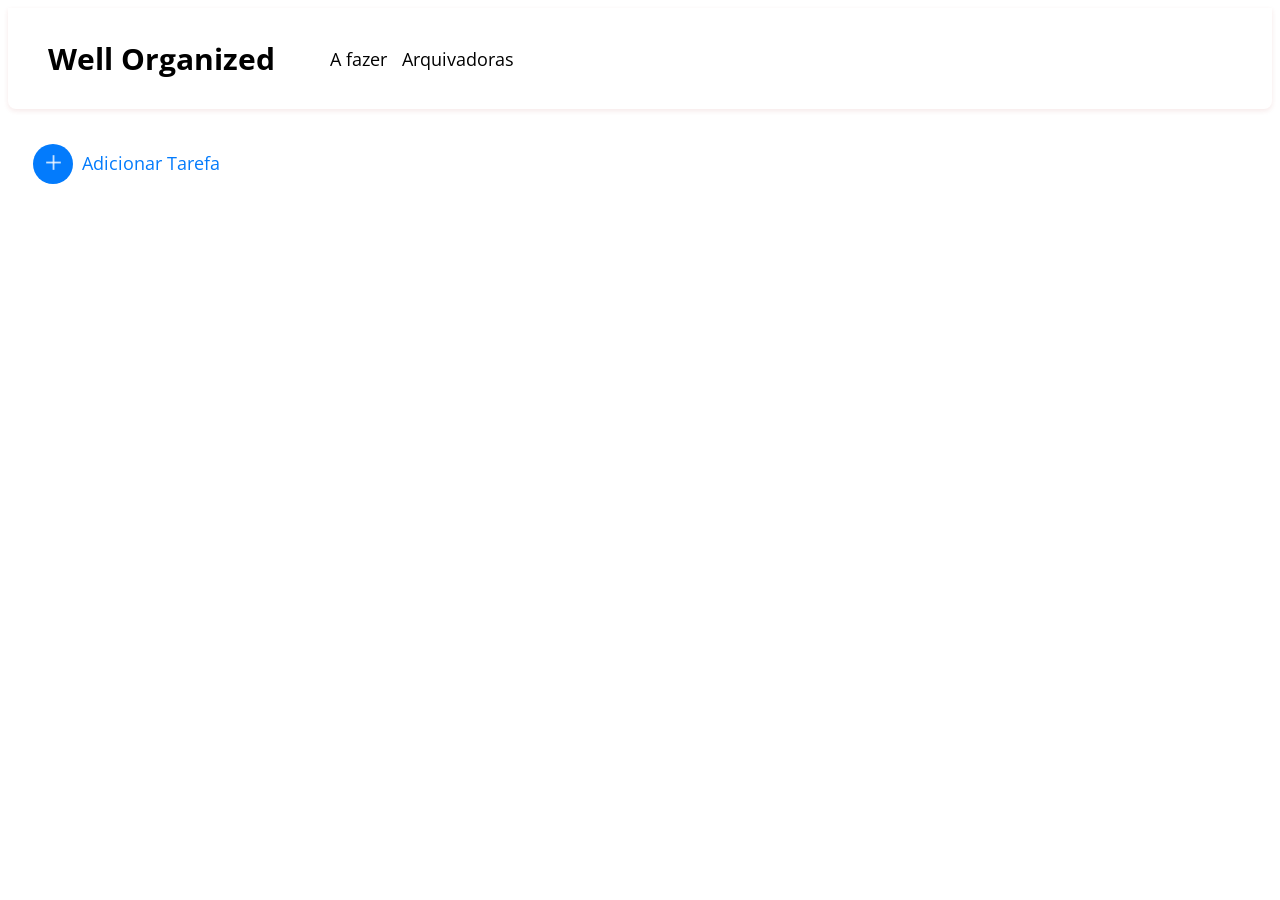
==== paginaInicial.html @ f9a1129f "html" ====
<!DOCTYPE html>
<html lang="pt-br">

<head>
    <meta charset="UTF-8">
    <meta name="viewport" content="width=device-width, initial-scale=1.0">
    <link rel="stylesheet" type="text/css" href="Public/css/style.css">
    <title>Well Organized</title>
</head>

<body>
    <section class="containerPrincipal">
        <!-- Menu -->
        <header>
            <nav>
                <ul class="titulo">
                    <li> Well Organized</li>
                </ul>
                <ul class="links">
                    <li>A fazer</li>

                    <li>Arquivadoras</li>
                </ul>
            </nav>
        </header>
        <!-- Fim do Menu -->
        <article>
            <div class="botao">
                <button class="addTarefa" id="addTarefa">
                    <img src="Public/assets/plus.png" alt="Imagem de adicionar">
                </button>
                <span>Adicionar Tarefa</span>
            </div>

        </article>
    </section>
</body>

</html>
---- Public/css/style.css ----
@import url('https://fonts.googleapis.com/css2?family=Open+Sans&display=swap');


header {
    background-color: #fff;
    box-shadow: 0 2px 5px rgba(165, 35, 35, 0.1);
    display: flex;
    justify-content: space-between;
    align-items: center;
    border-bottom-left-radius: 8px;
    border-bottom-right-radius: 8px;
    font-family: 'Open Sans', sans-serif;
}

nav {
    display: flex;
    align-items: center;

}

header nav .titulo {
    font-size: 30px;
    font-weight: bold;
}

header nav .links {
    font-size: 18px;
}

ul {
    list-style: none;
    display: flex;
}

li {
    margin-right: 15px;
}


article {
    margin-top: 35px;
}

.botao {
    margin-left: 25px;
}


article .botao .addTarefa {
    background-color: #037bfc;
    border-radius: 50%; /* Utilizando 50% para criar uma borda circular */
    width: 40px;
    height: 40px; /* Ajustei a altura para manter uma proporção mais adequada */
    border: none;
    justify-content: center;
    align-items: center;
}


article .botao .addTarefa img {
    height: 15px;
}

.botao span {
    font-family: 'Open Sans', sans-serif;
    color: #037bfc;
    font-size: 18px;
    margin-left:5px;
}
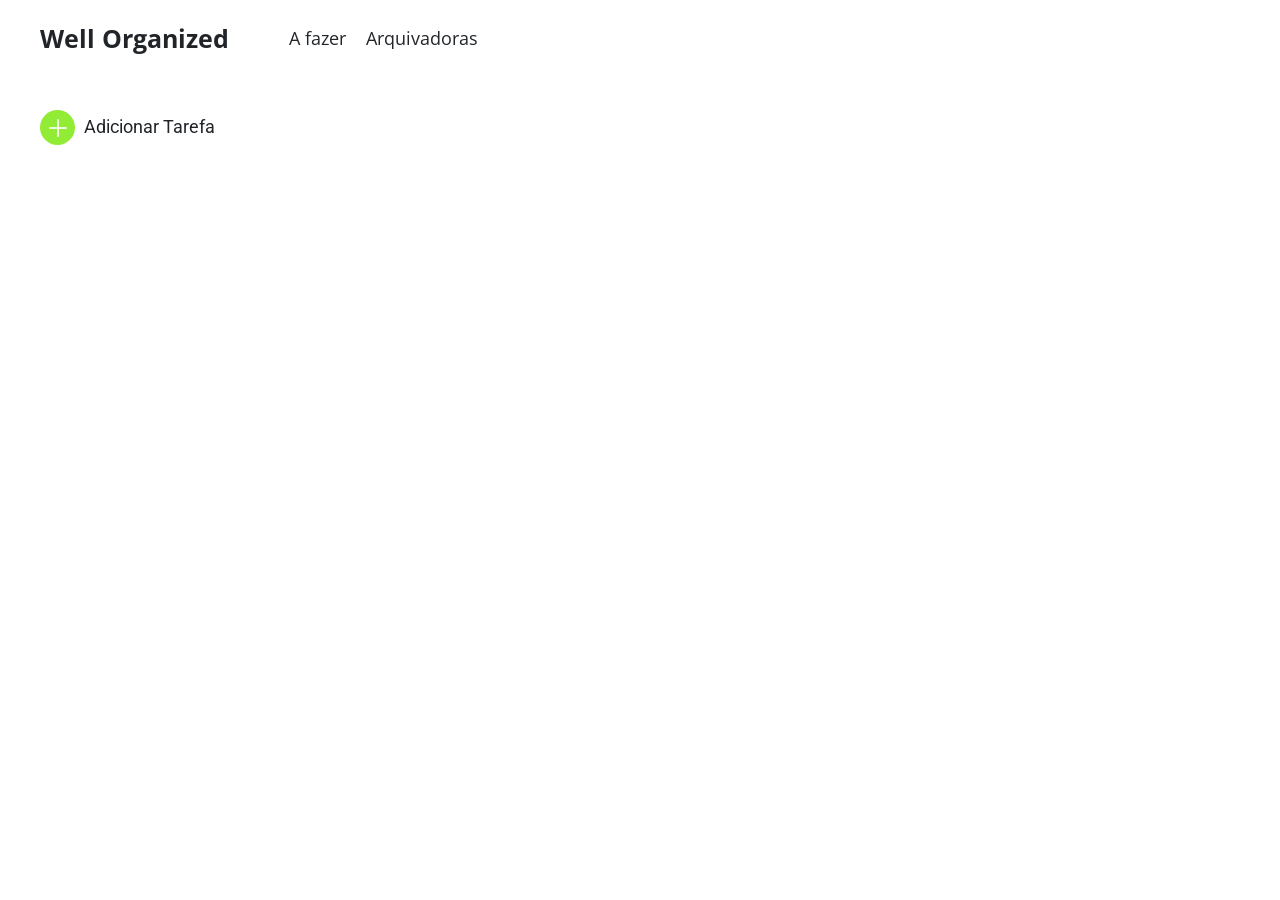
==== commit 4569ea01: "adicionando o formulario html e algumas funções de inicio" ====
--- a/paginaInicial.html
+++ b/paginaInicial.html
@@ -5,6 +5,8 @@
     <meta charset="UTF-8">
     <meta name="viewport" content="width=device-width, initial-scale=1.0">
     <link rel="stylesheet" type="text/css" href="Public/css/style.css">
+    <link rel="stylesheet" href="https://cdn.jsdelivr.net/npm/bootstrap@4.3.1/dist/css/bootstrap.min.css"
+        integrity="sha384-ggOyR0iXCbMQv3Xipma34MD+dH/1fQ784/j6cY/iJTQUOhcWr7x9JvoRxT2MZw1T" crossorigin="anonymous">
     <title>Well Organized</title>
 </head>
 
@@ -18,7 +20,6 @@
                 </ul>
                 <ul class="links">
                     <li>A fazer</li>
-
                     <li>Arquivadoras</li>
                 </ul>
             </nav>
@@ -31,9 +32,45 @@
                 </button>
                 <span>Adicionar Tarefa</span>
             </div>
+            <div class="formulario" id="formulario">
+                <div class="modalCabecalho">
+                    <img src="Public/assets/check.png" alt="Task">
+                    <button type="button" class="fechar" id="fechar">X</button>
+
+                </div>
+                <h1>Adicione sua tarefa</h1>
+                <form method="post">
+                    <div class="form-group">
+                        <label for="titulo">Nome da Tarefa:</label>
+                        <input type="text" id="titulo" class="form-control titulo"
+                            placeholder="Digite aqui o nome da tarefa &#128522;">
+                    </div>
+                    <div class="form-group">
+                        <label for="descricao">Descrição: </label>
+                        <textarea class="form-control" id="descricao" rows="3"
+                            placeholder="A vida é cheia de tarefas dirárias  que se não organizamos acabamos perdendo o prazo para realiza-las. Detalhe aqui as tarefas que você deve fazer  &#x1F4DD;"></textarea>
+                    </div>
+                    <div class="botoesCores">
+                        <label for="cor">Cor:</label>
+                        <button class="verde " id="verde"></button>
+                        <button class="rosa" id="rosa"></button>
+                        <button class="azul" id="azul"></button>
+                        <button class="laranja" id="laranja"></button>
+                        <button class="amarelo" id="amerelo"></button>
+                        <button class="roxo" id="roxo"></button>
+                    </div>
+                    <div class="divBotaoEnviar">
+                        <button type="submit" class="botaoEnviar">Add tarefa</button>
+
+                    </div>
+                </form>
+            </div>
 
         </article>
     </section>
+
+    <!-- Importando o arquivo js -->
+    <script src="Public/js/js.js"></script>
 </body>
 
 </html>
--- a/Public/css/style.css
+++ b/Public/css/style.css
@@ -1,69 +1,152 @@
 @import url('https://fonts.googleapis.com/css2?family=Open+Sans&display=swap');
+@import url('https://fonts.googleapis.com/css2?family=Montserrat:wght@400;500&family=Open+Sans:wght@600&family=Roboto:wght@400;500&display=swap');
 
 
 header {
+    display: flex;
+    width: auto;
+    height: 70px;
+    font-family: 'Open Sans', sans-serif;
+    justify-content: space-between;
     background-color: #fff;
-    box-shadow: 0 2px 5px rgba(165, 35, 35, 0.1);
-    display: flex;
-    justify-content: space-between;
-    align-items: center;
-    border-bottom-left-radius: 8px;
-    border-bottom-right-radius: 8px;
-    font-family: 'Open Sans', sans-serif;
 }
 
-nav {
-    display: flex;
-    align-items: center;
-
+header nav li {
+    margin-right: 20px;
+    list-style: none;
 }
 
 header nav .titulo {
-    font-size: 30px;
+    font-size: 25px;
     font-weight: bold;
+    margin-top: 20px;
 }
 
 header nav .links {
     font-size: 18px;
+    margin-top: 25px;
 }
 
-ul {
-    list-style: none;
+header nav {
     display: flex;
 }
 
-li {
-    margin-right: 15px;
+header nav ul {
+    display: flex;
 }
 
-
 article {
-    margin-top: 35px;
-}
-
-.botao {
-    margin-left: 25px;
+    width: auto;
+    margin-top: 40px;
+    margin-left: 40px;
 }
 
 
 article .botao .addTarefa {
-    background-color: #037bfc;
-    border-radius: 50%; /* Utilizando 50% para criar uma borda circular */
-    width: 40px;
-    height: 40px; /* Ajustei a altura para manter uma proporção mais adequada */
+    background-color: #92eb34;
     border: none;
+    border-radius: 24px;
+    width: 35px;
+    height: 35px;
+}
+
+article .botao img {
+    height: 18px;
+}
+
+article .botao span {
+    font-size: 18px;
+    margin-left: 5px;
+}
+
+article .formulario {
+    display: none;
+    position: fixed;
+    top: 50%;
+    left: 50%;
+    transform: translate(-50%, -50%);
+    width: 640px;
+    box-shadow: 0 10px 20px rgba(0, 0, 0, 0.2);
+    border-radius: 8px;
+    padding: 30px;
+    height: 540px;
+    background-color: #fff;
+    font-family: 'Open Sans', sans-serif;
+}
+
+article .formulario .modalCabecalho {
+    display: flex;
+    justify-content: flex-end;
+    align-items: flex-end;
+}
+
+article .formulario .modalCabecalho img {
+    position: absolute;
+    top: 25px;
+    left: 30px;
+    height: 65px;
+}
+
+article .formulario .modalCabecalho .fechar {
+    border: none;
+    background-color: transparent;
+    font-weight: bold;
+    color: #92eb34;
+    font-size: 24px;
+}
+
+article .formulario h1 {
+    font-size: 28px;
+    padding-top: 35px;
+    padding-bottom: 25px;
+}
+
+
+
+article .formulario .botoesCores button {
+    height: 15px;
+    width: 18px;
+    border: 1px solid #4c4a4d;
+    border-radius: 2px;
+    margin-left: 5px;
+}
+
+article .formulario .botoesCores .verde {
+    background-color: #92eb34;
+}
+
+article .formulario .botoesCores .rosa {
+    background-color: #f79fbe;
+}
+
+article .formulario .botoesCores .azul {
+    background-color: #84b6f4;
+}
+
+article .formulario .botoesCores .laranja {
+    background-color: #ff742e;
+}
+
+article .formulario .botoesCores .amarelo {
+    background-color: #ffd724;
+}
+
+article .formulario .botoesCores .roxo {
+    background-color: #d375ff;
+}
+
+article .formulario .divBotaoEnviar {
+    display: flex;
     justify-content: center;
     align-items: center;
 }
 
-
-article .botao .addTarefa img {
-    height: 15px;
-}
-
-.botao span {
-    font-family: 'Open Sans', sans-serif;
-    color: #037bfc;
-    font-size: 18px;
-    margin-left:5px;
+article .formulario .botaoEnviar {
+    background-color: #92eb34;
+    border: 1px solid transparent;
+    padding: 0.375rem 0.75rem;
+    font-size: 1rem;
+    line-height: 1.5;
+    border-radius: 0.25rem;
+    color: white;
 }
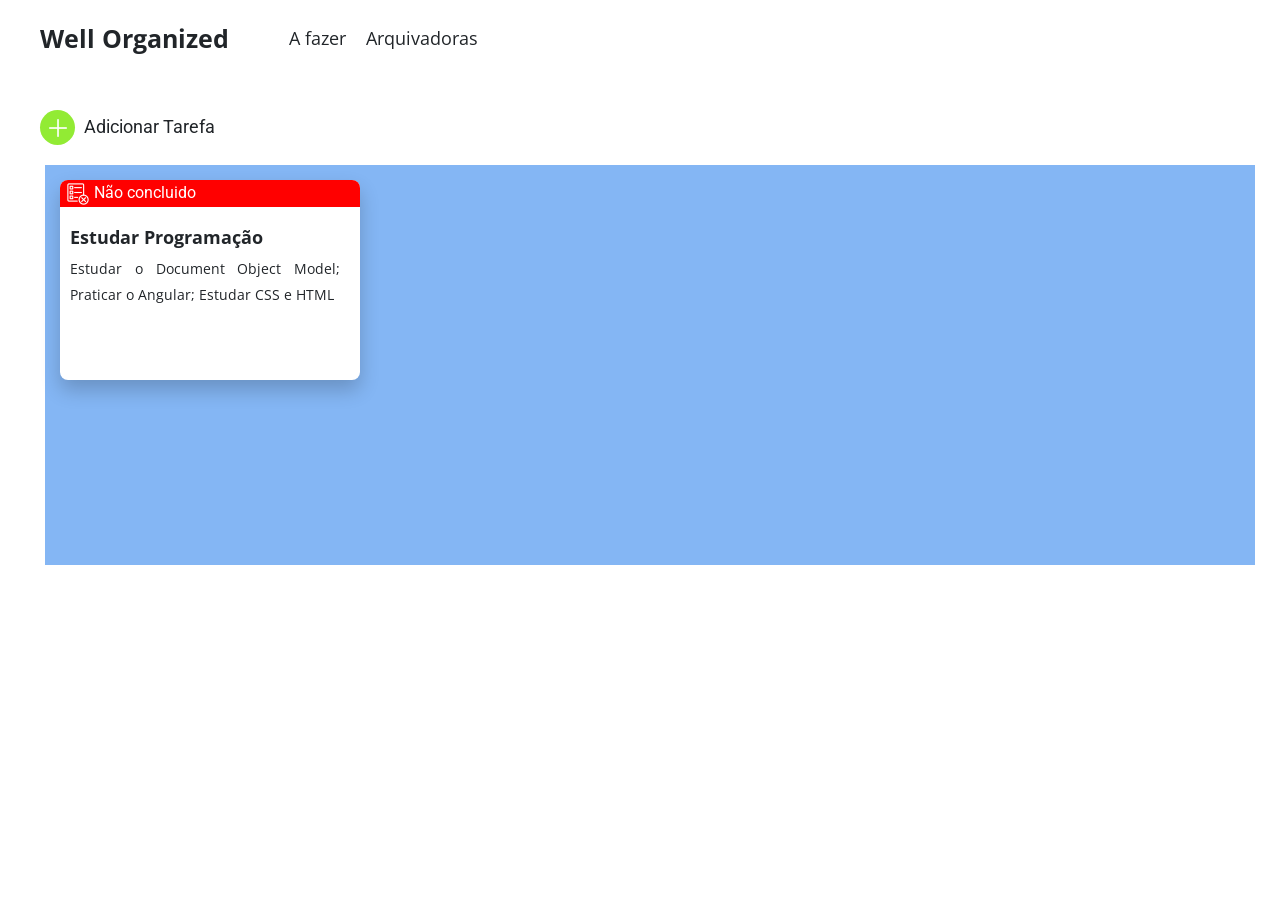
==== commit ca1c9488: "criando o card Em primeiro momento estará estático para ver como ele ficará quando for dinâmico" ====
--- a/paginaInicial.html
+++ b/paginaInicial.html
@@ -11,64 +11,84 @@
 </head>
 
 <body>
-    <section class="containerPrincipal">
-        <!-- Menu -->
-        <header>
-            <nav>
-                <ul class="titulo">
-                    <li> Well Organized</li>
-                </ul>
-                <ul class="links">
-                    <li>A fazer</li>
-                    <li>Arquivadoras</li>
-                </ul>
-            </nav>
-        </header>
-        <!-- Fim do Menu -->
-        <article>
-            <div class="botao">
-                <button class="addTarefa" id="addTarefa">
-                    <img src="Public/assets/plus.png" alt="Imagem de adicionar">
-                </button>
-                <span>Adicionar Tarefa</span>
-            </div>
-            <div class="formulario" id="formulario">
-                <div class="modalCabecalho">
-                    <img src="Public/assets/check.png" alt="Task">
-                    <button type="button" class="fechar" id="fechar">X</button>
+    <!-- Menu -->
+    <header>
+        <nav>
+            <ul class="titulo">
+                <li> Well Organized</li>
+            </ul>
+            <ul class="links">
+                <li>A fazer</li>
+                <li>Arquivadoras</li>
+            </ul>
+        </nav>
+    </header>
+    <!-- Fim do Menu -->
 
-                </div>
+    <article>
+        <div class="botao">
+            <button class="addTarefa" id="addTarefa">
+                <img src="Public/assets/plus.png" alt="Imagem de adicionar">
+            </button>
+            <span>Adicionar Tarefa</span>
+        </div>
+        <div class="formulario" id="formulario">
+            <div class="modalCabecalho">
                 <h1>Adicione sua tarefa</h1>
-                <form method="post">
-                    <div class="form-group">
-                        <label for="titulo">Nome da Tarefa:</label>
-                        <input type="text" id="titulo" class="form-control titulo"
-                            placeholder="Digite aqui o nome da tarefa &#128522;">
-                    </div>
-                    <div class="form-group">
-                        <label for="descricao">Descrição: </label>
-                        <textarea class="form-control" id="descricao" rows="3"
-                            placeholder="A vida é cheia de tarefas dirárias  que se não organizamos acabamos perdendo o prazo para realiza-las. Detalhe aqui as tarefas que você deve fazer  &#x1F4DD;"></textarea>
-                    </div>
-                    <div class="botoesCores">
-                        <label for="cor">Cor:</label>
-                        <button class="verde " id="verde"></button>
-                        <button class="rosa" id="rosa"></button>
-                        <button class="azul" id="azul"></button>
-                        <button class="laranja" id="laranja"></button>
-                        <button class="amarelo" id="amerelo"></button>
-                        <button class="roxo" id="roxo"></button>
-                    </div>
-                    <div class="divBotaoEnviar">
-                        <button type="submit" class="botaoEnviar">Add tarefa</button>
-
-                    </div>
-                </form>
+                <button type="button" class="fechar" id="fechar">X</button>
             </div>
 
-        </article>
-    </section>
-
+            <form method="post">
+                <div class="form-group">
+                    <label for="titulo">Nome da Tarefa:</label>
+                    <input type="text" id="titulo" class=" margem form-control titulo"
+                        placeholder="Digite aqui o nome da tarefa &#128522;">
+                </div>
+                <div class="form-group">
+                    <label for="descricao">Descrição: </label>
+                    <textarea class=" margem form-control" id="descricao" rows="3"
+                        placeholder="A vida é cheia de tarefas dirárias  que se não organizamos acabamos perdendo o prazo para realiza-las. Detalhe aqui as tarefas que você deve fazer  &#x1F4DD;"></textarea>
+                </div>
+                <div class="botoesCores">
+                    <label for="cor" class="margem">Cor:</label>
+                    <button class="verde " id="verde"></button>
+                    <button class="rosa" id="rosa"></button>
+                    <button class="azul" id="azul"></button>
+                    <button class="laranja" id="laranja"></button>
+                    <button class="amarelo" id="amerelo"></button>
+                    <button class="roxo" id="roxo"></button>
+                </div>
+                <div class="divBotaoEnviar">
+                    <button type="submit" class="botaoEnviar">Add tarefa</button>
+                </div>
+            </form>
+        </div>
+        <div id="overlay" class="overlay"></div>
+        <div class="containerCards">
+            <div class="card1">
+                <div class="cabecalho">
+                    <button class="naoConcluido" id="naoConcluido">
+                        <img src="Public/assets/naoConcluido.png" alt="Icone não concluido">
+                        <span>Não concluido</span>
+                    </button>
+                </div>
+                <div class="corpo">
+                    <div class="tituloCard">
+                        <h1>Estudar Programação</h1>
+                    </div>
+                    <div class="paragrafo">
+                        <p>Estudar o Document Object Model;
+                            Praticar o Angular;
+                            Estudar CSS e HTML
+                        </p>
+                    </div>
+                </div>
+                <div class="rodape">
+                    
+                </div>
+            </div>
+        </div>
+    </article>
     <!-- Importando o arquivo js -->
     <script src="Public/js/js.js"></script>
 </body>
--- a/Public/css/style.css
+++ b/Public/css/style.css
@@ -40,7 +40,6 @@
     margin-top: 40px;
     margin-left: 40px;
 }
-
 
 article .botao .addTarefa {
     background-color: #92eb34;
@@ -72,19 +71,19 @@
     height: 540px;
     background-color: #fff;
     font-family: 'Open Sans', sans-serif;
+    z-index: 1;
 }
 
 article .formulario .modalCabecalho {
     display: flex;
-    justify-content: flex-end;
-    align-items: flex-end;
-}
-
-article .formulario .modalCabecalho img {
-    position: absolute;
-    top: 25px;
-    left: 30px;
-    height: 65px;
+    justify-content: space-between;
+    align-items: first baseline;
+}
+
+article .formulario .modalCabecalho h1 {
+    font-size: 28px;
+    padding-top: 35px;
+    padding-bottom: 25px;
 }
 
 article .formulario .modalCabecalho .fechar {
@@ -95,13 +94,9 @@
     font-size: 24px;
 }
 
-article .formulario h1 {
-    font-size: 28px;
-    padding-top: 35px;
-    padding-bottom: 25px;
-}
-
-
+article .formulario .margem {
+    margin-top: 10px;
+}
 
 article .formulario .botoesCores button {
     height: 15px;
@@ -149,4 +144,75 @@
     line-height: 1.5;
     border-radius: 0.25rem;
     color: white;
+}
+
+article .overlay {
+    display: none;
+    position: fixed;
+    top: 0;
+    left: 0;
+    width: 100%;
+    height: 100%;
+    background-color: rgba(0, 0, 0, 0.5);
+    z-index: 0;
+}
+
+article .containerCards {
+    display: flex;
+    flex-wrap: wrap;
+    justify-content: space-between;
+    width: auto;
+    background-color: #84b6f4;
+    margin-top: 20px;
+    margin-right: 25px;
+    margin-left: 5px;
+    height: 400px;
+    padding: 15px;
+}
+
+article .containerCards .card1 {
+    width: 300px;
+    height: 200px;
+    background-color: white;
+    border-radius: 8px;
+    box-shadow: 0 10px 20px rgba(0, 0, 0, 0.2);
+}
+
+
+article .containerCards .card1 .cabecalho {
+    width: 100%;
+    background-color: red;
+    border-top-left-radius: 8px;
+    border-top-right-radius: 8px;
+}
+
+article .containerCards .card1 .cabecalho button {
+    border: none;
+    background-color: transparent;
+    color: white;
+
+}
+
+article .containerCards .card1 .corpo .tituloCard h1 {
+    font-size: 18px;
+    padding-top: 20px;
+    padding-left: 10px;
+    text-align: justify;
+    font-family: 'Open Sans', sans-serif;
+    font-weight: bold;
+    box-sizing: border-box;
+
+}
+
+article .containerCards .card1 .corpo .paragrafo {
+    font-family: 'Open Sans', sans-serif;
+    font-size: 14px;
+    text-align: justify;
+    line-height: 1.8;
+    padding-left: 10px;
+    padding-right: 20px;
+}
+
+article .containerCards .card1 .rodape{
+     margin-bottom: 0px;
 }
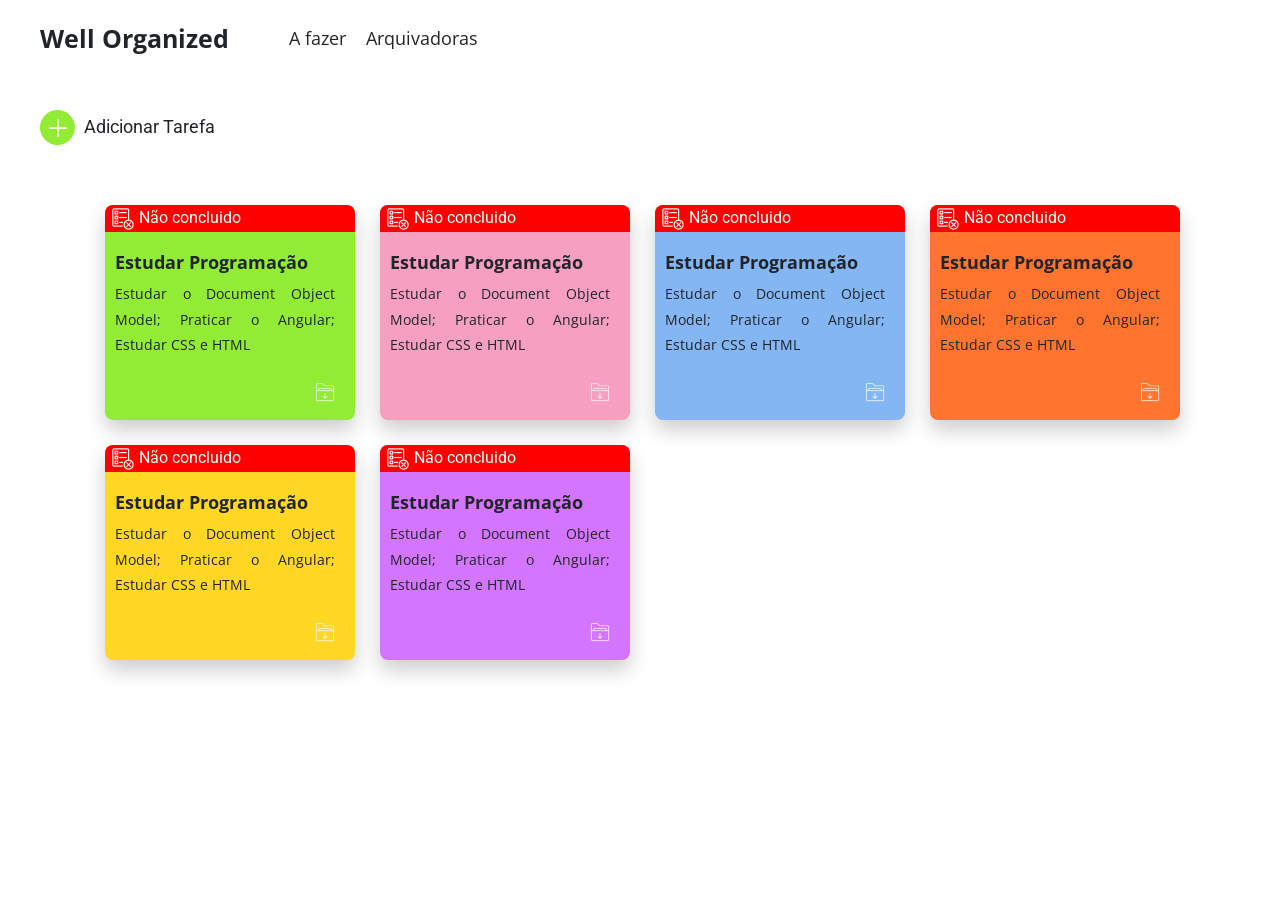
==== commit d9139735: "adicionando cards estáticos" ====
--- a/paginaInicial.html
+++ b/paginaInicial.html
@@ -63,30 +63,156 @@
                 </div>
             </form>
         </div>
-        <div id="overlay" class="overlay"></div>
+
         <div class="containerCards">
-            <div class="card1">
-                <div class="cabecalho">
-                    <button class="naoConcluido" id="naoConcluido">
-                        <img src="Public/assets/naoConcluido.png" alt="Icone não concluido">
-                        <span>Não concluido</span>
-                    </button>
-                </div>
-                <div class="corpo">
-                    <div class="tituloCard">
-                        <h1>Estudar Programação</h1>
-                    </div>
-                    <div class="paragrafo">
-                        <p>Estudar o Document Object Model;
-                            Praticar o Angular;
-                            Estudar CSS e HTML
-                        </p>
-                    </div>
-                </div>
-                <div class="rodape">
-                    
-                </div>
-            </div>
+            <div class="verde card1">
+                <div class="cabecalho">
+                    <button class="naoConcluido" id="naoConcluido">
+                        <img src="Public/assets/naoConcluido.png" alt="Icone não concluido">
+                        <span>Não concluido</span>
+                    </button>
+                </div>
+                <div class="corpo">
+                    <div class="tituloCard">
+                        <h1>Estudar Programação</h1>
+                    </div>
+                    <div class="paragrafo">
+                        <p>Estudar o Document Object Model;
+                            Praticar o Angular;
+                            Estudar CSS e HTML
+                        </p>
+                    </div>
+                </div>
+                <div class="rodape">
+                    <img src="Public/assets/arquivado.png" alt="Arquivado">
+                </div>
+            </div>
+
+            <!-- Card 2 -->
+            <div class="rosa card1">
+                <div class="cabecalho">
+                    <button class="naoConcluido" id="naoConcluido">
+                        <img src="Public/assets/naoConcluido.png" alt="Icone não concluido">
+                        <span>Não concluido</span>
+                    </button>
+                </div>
+                <div class="corpo">
+                    <div class="tituloCard">
+                        <h1>Estudar Programação</h1>
+                    </div>
+                    <div class="paragrafo">
+                        <p>Estudar o Document Object Model;
+                            Praticar o Angular;
+                            Estudar CSS e HTML
+                        </p>
+                    </div>
+                </div>
+                <div class="rodape">
+                    <img src="Public/assets/arquivado.png" alt="Arquivado">
+                </div>
+            </div>
+
+            <!-- Card 3 -->
+            <div class="azul card1">
+                <div class="cabecalho">
+                    <button class="naoConcluido" id="naoConcluido">
+                        <img src="Public/assets/naoConcluido.png" alt="Icone não concluido">
+                        <span>Não concluido</span>
+                    </button>
+                </div>
+                <div class="corpo">
+                    <div class="tituloCard">
+                        <h1>Estudar Programação</h1>
+                    </div>
+                    <div class="paragrafo">
+                        <p>Estudar o Document Object Model;
+                            Praticar o Angular;
+                            Estudar CSS e HTML
+                        </p>
+                    </div>
+                </div>
+                <div class="rodape">
+                    <img src="Public/assets/arquivado.png" alt="Arquivado">
+                </div>
+            </div>
+
+
+            <!-- Card 4 -->
+            <div class="laranja card1">
+                <div class="cabecalho">
+                    <button class="naoConcluido" id="naoConcluido">
+                        <img src="Public/assets/naoConcluido.png" alt="Icone não concluido">
+                        <span>Não concluido</span>
+                    </button>
+                </div>
+                <div class="corpo">
+                    <div class="tituloCard">
+                        <h1>Estudar Programação</h1>
+                    </div>
+                    <div class="paragrafo">
+                        <p>Estudar o Document Object Model;
+                            Praticar o Angular;
+                            Estudar CSS e HTML
+                        </p>
+                    </div>
+                </div>
+                <div class="rodape">
+                    <img src="Public/assets/arquivado.png" alt="Arquivado">
+                </div>
+            </div>
+
+            <!-- Card 5 -->
+            <div class="amarelo card1">
+                <div class="cabecalho">
+                    <button class="naoConcluido" id="naoConcluido">
+                        <img src="Public/assets/naoConcluido.png" alt="Icone não concluido">
+                        <span>Não concluido</span>
+                    </button>
+                </div>
+                <div class="corpo">
+                    <div class="tituloCard">
+                        <h1>Estudar Programação</h1>
+                    </div>
+                    <div class="paragrafo">
+                        <p>Estudar o Document Object Model;
+                            Praticar o Angular;
+                            Estudar CSS e HTML
+                        </p>
+                    </div>
+                </div>
+                <div class="rodape">
+                    <img src="Public/assets/arquivado.png" alt="Arquivado">
+                </div>
+            </div>
+
+            <!-- Card 6 -->
+            <div class="roxo card1">
+                <div class="cabecalho">
+                    <button class="naoConcluido" id="naoConcluido">
+                        <img src="Public/assets/naoConcluido.png" alt="Icone não concluido">
+                        <span>Não concluido</span>
+                    </button>
+                </div>
+                <div class="corpo">
+                    <div class="tituloCard">
+                        <h1>Estudar Programação</h1>
+                    </div>
+                    <div class="paragrafo">
+                        <p>Estudar o Document Object Model;
+                            Praticar o Angular;
+                            Estudar CSS e HTML
+                        </p>
+                    </div>
+                </div>
+                <div class="rodape">
+                    <img src="Public/assets/arquivado.png" alt="Arquivado">
+                </div>
+            </div>
+
+
+
+
+            <div id="overlay" class="overlay"></div>
         </div>
     </article>
     <!-- Importando o arquivo js -->
--- a/Public/css/style.css
+++ b/Public/css/style.css
@@ -106,27 +106,28 @@
     margin-left: 5px;
 }
 
-article .formulario .botoesCores .verde {
+/* article .formulario .botoesCores .*/
+.verde {
     background-color: #92eb34;
 }
 
-article .formulario .botoesCores .rosa {
+.rosa {
     background-color: #f79fbe;
 }
 
-article .formulario .botoesCores .azul {
+.azul {
     background-color: #84b6f4;
 }
 
-article .formulario .botoesCores .laranja {
+.laranja {
     background-color: #ff742e;
 }
 
-article .formulario .botoesCores .amarelo {
+.amarelo {
     background-color: #ffd724;
 }
 
-article .formulario .botoesCores .roxo {
+.roxo {
     background-color: #d375ff;
 }
 
@@ -158,22 +159,21 @@
 }
 
 article .containerCards {
+    /* As 3 linhas de codigo seguintes fazem com que a medida com que os elementos vão sendo adicionados eles vão para a linha de baixo */
     display: flex;
     flex-wrap: wrap;
-    justify-content: space-between;
-    width: auto;
-    background-color: #84b6f4;
+    justify-content: flex-start;
     margin-top: 20px;
+    margin-left: 50px;
+    padding: 15px;
+}
+
+article .containerCards .card1 {
+    margin-top: 25px;
     margin-right: 25px;
-    margin-left: 5px;
-    height: 400px;
-    padding: 15px;
-}
-
-article .containerCards .card1 {
-    width: 300px;
-    height: 200px;
-    background-color: white;
+
+    width: 250px;
+    height: 215px;
     border-radius: 8px;
     box-shadow: 0 10px 20px rgba(0, 0, 0, 0.2);
 }
@@ -193,6 +193,10 @@
 
 }
 
+article .containerCards .card1 .corpo {
+    height: 150px;
+}
+
 article .containerCards .card1 .corpo .tituloCard h1 {
     font-size: 18px;
     padding-top: 20px;
@@ -213,6 +217,16 @@
     padding-right: 20px;
 }
 
-article .containerCards .card1 .rodape{
-     margin-bottom: 0px;
+article .containerCards .card1 .rodape {
+    display: flex;
+    justify-content: flex-end;
+    margin-bottom: 0px;
+    margin-right: 20px;
+
+
+}
+
+article .containerCards .card1 .rodape img {
+    height: 20px;
+    margin-bottom: 0px;
 }
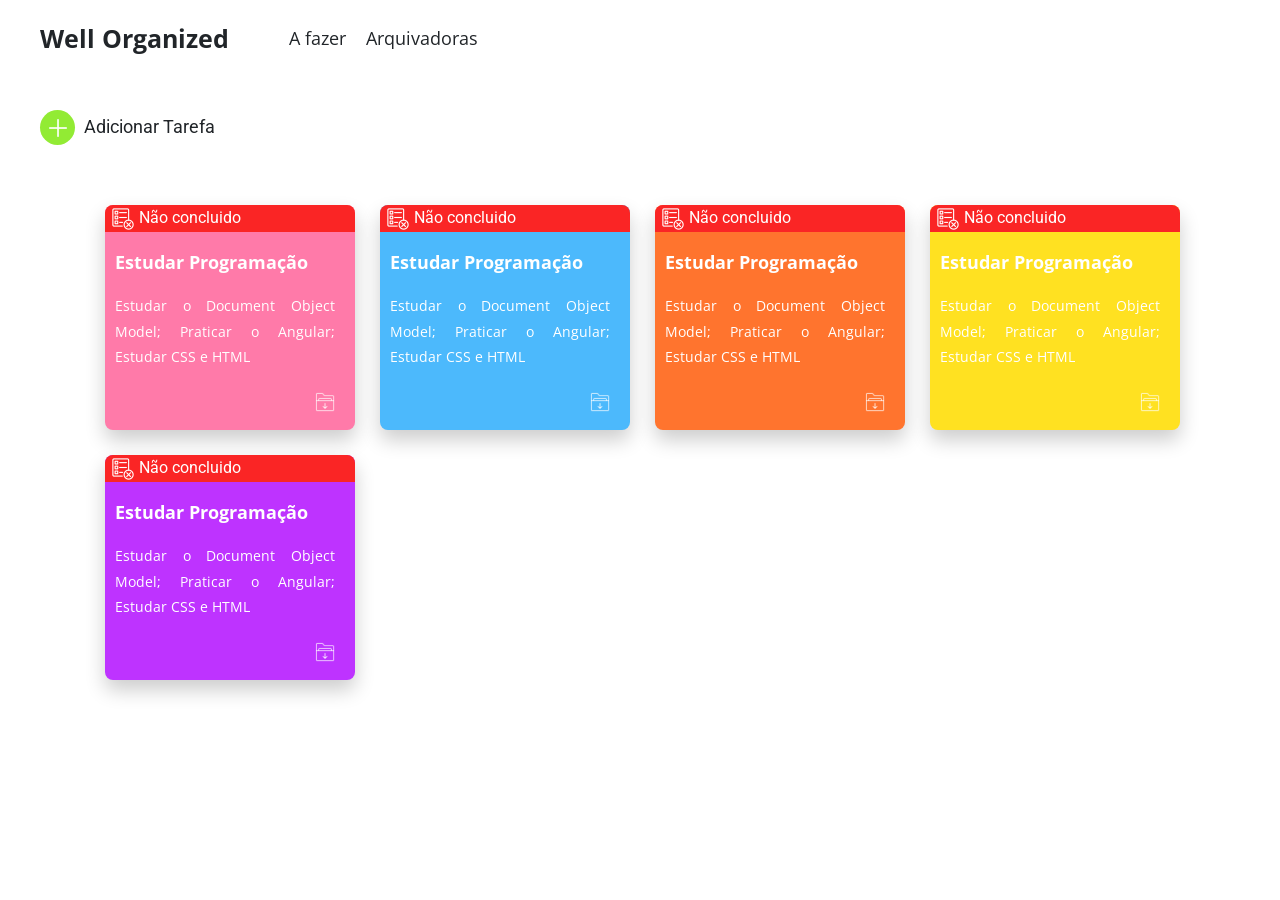
==== commit 0985f1ba: "criando o método criar cad precisa de ajustes" ====
--- a/paginaInicial.html
+++ b/paginaInicial.html
@@ -26,18 +26,21 @@
     <!-- Fim do Menu -->
 
     <article>
+
+        <!-- Botão adicionar -->
         <div class="botao">
-            <button class="addTarefa" id="addTarefa">
+            <button class="abrirForm" id="abrirFormulario">
                 <img src="Public/assets/plus.png" alt="Imagem de adicionar">
             </button>
             <span>Adicionar Tarefa</span>
         </div>
+
+        <!-- Parte correspondente ao formulário -->
         <div class="formulario" id="formulario">
             <div class="modalCabecalho">
                 <h1>Adicione sua tarefa</h1>
-                <button type="button" class="fechar" id="fechar">X</button>
-            </div>
-
+                <button type="button" class="fechar" id="fecharFormulario">X</button>
+            </div>
             <form method="post">
                 <div class="form-group">
                     <label for="titulo">Nome da Tarefa:</label>
@@ -51,7 +54,6 @@
                 </div>
                 <div class="botoesCores">
                     <label for="cor" class="margem">Cor:</label>
-                    <button class="verde " id="verde"></button>
                     <button class="rosa" id="rosa"></button>
                     <button class="azul" id="azul"></button>
                     <button class="laranja" id="laranja"></button>
@@ -59,34 +61,12 @@
                     <button class="roxo" id="roxo"></button>
                 </div>
                 <div class="divBotaoEnviar">
-                    <button type="submit" class="botaoEnviar">Add tarefa</button>
+                    <button type="submit" class="botaoEnviar" id="cadastrarCard">Add tarefa</button>
                 </div>
             </form>
         </div>
 
         <div class="containerCards">
-            <div class="verde card1">
-                <div class="cabecalho">
-                    <button class="naoConcluido" id="naoConcluido">
-                        <img src="Public/assets/naoConcluido.png" alt="Icone não concluido">
-                        <span>Não concluido</span>
-                    </button>
-                </div>
-                <div class="corpo">
-                    <div class="tituloCard">
-                        <h1>Estudar Programação</h1>
-                    </div>
-                    <div class="paragrafo">
-                        <p>Estudar o Document Object Model;
-                            Praticar o Angular;
-                            Estudar CSS e HTML
-                        </p>
-                    </div>
-                </div>
-                <div class="rodape">
-                    <img src="Public/assets/arquivado.png" alt="Arquivado">
-                </div>
-            </div>
 
             <!-- Card 2 -->
             <div class="rosa card1">
@@ -99,6 +79,7 @@
                 <div class="corpo">
                     <div class="tituloCard">
                         <h1>Estudar Programação</h1>
+
                     </div>
                     <div class="paragrafo">
                         <p>Estudar o Document Object Model;
--- a/Public/css/style.css
+++ b/Public/css/style.css
@@ -41,7 +41,7 @@
     margin-left: 40px;
 }
 
-article .botao .addTarefa {
+article .botao .abrirForm {
     background-color: #92eb34;
     border: none;
     border-radius: 24px;
@@ -107,16 +107,14 @@
 }
 
 /* article .formulario .botoesCores .*/
-.verde {
-    background-color: #92eb34;
-}
+
 
 .rosa {
-    background-color: #f79fbe;
+    background-color: #ff7aa9;
 }
 
 .azul {
-    background-color: #84b6f4;
+    background-color: #4cb9fc;
 }
 
 .laranja {
@@ -124,11 +122,11 @@
 }
 
 .amarelo {
-    background-color: #ffd724;
+    background-color: #ffe121;
 }
 
 .roxo {
-    background-color: #d375ff;
+    background-color: #be33ff;
 }
 
 article .formulario .divBotaoEnviar {
@@ -169,11 +167,11 @@
 }
 
 article .containerCards .card1 {
+    color: white;
     margin-top: 25px;
     margin-right: 25px;
-
     width: 250px;
-    height: 215px;
+    height: 225px;
     border-radius: 8px;
     box-shadow: 0 10px 20px rgba(0, 0, 0, 0.2);
 }
@@ -181,7 +179,7 @@
 
 article .containerCards .card1 .cabecalho {
     width: 100%;
-    background-color: red;
+    background-color: #fa2525;
     border-top-left-radius: 8px;
     border-top-right-radius: 8px;
 }
@@ -194,13 +192,14 @@
 }
 
 article .containerCards .card1 .corpo {
-    height: 150px;
+    height: 160px;
 }
 
 article .containerCards .card1 .corpo .tituloCard h1 {
     font-size: 18px;
     padding-top: 20px;
     padding-left: 10px;
+    margin-bottom: 20px;
     text-align: justify;
     font-family: 'Open Sans', sans-serif;
     font-weight: bold;
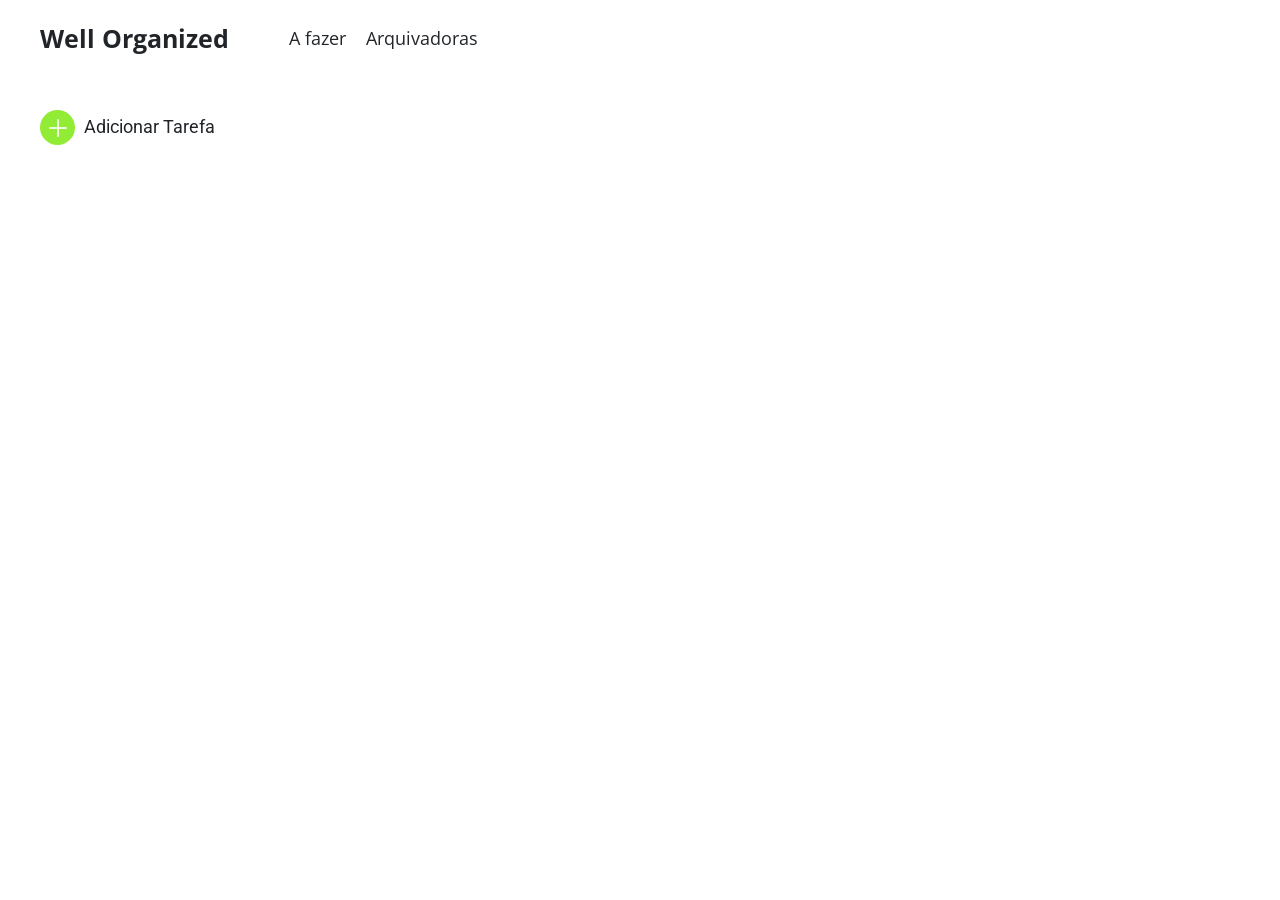
==== commit ee53420b: "construindo a função cadastro Adicionou novos elementos que faltavam para o programa dar certo. Como" ====
--- a/paginaInicial.html
+++ b/paginaInicial.html
@@ -44,12 +44,12 @@
             <form method="post">
                 <div class="form-group">
                     <label for="titulo">Nome da Tarefa:</label>
-                    <input type="text" id="titulo" class=" margem form-control titulo"
+                    <input type="text" id="tituloCard" class=" margem form-control titulo"
                         placeholder="Digite aqui o nome da tarefa &#128522;">
                 </div>
                 <div class="form-group">
                     <label for="descricao">Descrição: </label>
-                    <textarea class=" margem form-control" id="descricao" rows="3"
+                    <textarea class=" margem form-control" id="descricaoCard" rows="3"
                         placeholder="A vida é cheia de tarefas dirárias  que se não organizamos acabamos perdendo o prazo para realiza-las. Detalhe aqui as tarefas que você deve fazer  &#x1F4DD;"></textarea>
                 </div>
                 <div class="botoesCores">
@@ -61,15 +61,15 @@
                     <button class="roxo" id="roxo"></button>
                 </div>
                 <div class="divBotaoEnviar">
-                    <button type="submit" class="botaoEnviar" id="cadastrarCard">Add tarefa</button>
+                    <button class="botaoEnviar" id="botaoCadastrarCard">Add tarefa</button>
                 </div>
             </form>
         </div>
 
-        <div class="containerCards">
+        <div class="containerCards" id="containerCards">
 
             <!-- Card 2 -->
-            <div class="rosa card1">
+            <!-- <div class="rosa card1">
                 <div class="cabecalho">
                     <button class="naoConcluido" id="naoConcluido">
                         <img src="Public/assets/naoConcluido.png" alt="Icone não concluido">
@@ -91,109 +91,13 @@
                 <div class="rodape">
                     <img src="Public/assets/arquivado.png" alt="Arquivado">
                 </div>
-            </div>
-
-            <!-- Card 3 -->
-            <div class="azul card1">
-                <div class="cabecalho">
-                    <button class="naoConcluido" id="naoConcluido">
-                        <img src="Public/assets/naoConcluido.png" alt="Icone não concluido">
-                        <span>Não concluido</span>
-                    </button>
-                </div>
-                <div class="corpo">
-                    <div class="tituloCard">
-                        <h1>Estudar Programação</h1>
-                    </div>
-                    <div class="paragrafo">
-                        <p>Estudar o Document Object Model;
-                            Praticar o Angular;
-                            Estudar CSS e HTML
-                        </p>
-                    </div>
-                </div>
-                <div class="rodape">
-                    <img src="Public/assets/arquivado.png" alt="Arquivado">
-                </div>
-            </div>
+            </div> -->
 
 
-            <!-- Card 4 -->
-            <div class="laranja card1">
-                <div class="cabecalho">
-                    <button class="naoConcluido" id="naoConcluido">
-                        <img src="Public/assets/naoConcluido.png" alt="Icone não concluido">
-                        <span>Não concluido</span>
-                    </button>
-                </div>
-                <div class="corpo">
-                    <div class="tituloCard">
-                        <h1>Estudar Programação</h1>
-                    </div>
-                    <div class="paragrafo">
-                        <p>Estudar o Document Object Model;
-                            Praticar o Angular;
-                            Estudar CSS e HTML
-                        </p>
-                    </div>
-                </div>
-                <div class="rodape">
-                    <img src="Public/assets/arquivado.png" alt="Arquivado">
-                </div>
-            </div>
-
-            <!-- Card 5 -->
-            <div class="amarelo card1">
-                <div class="cabecalho">
-                    <button class="naoConcluido" id="naoConcluido">
-                        <img src="Public/assets/naoConcluido.png" alt="Icone não concluido">
-                        <span>Não concluido</span>
-                    </button>
-                </div>
-                <div class="corpo">
-                    <div class="tituloCard">
-                        <h1>Estudar Programação</h1>
-                    </div>
-                    <div class="paragrafo">
-                        <p>Estudar o Document Object Model;
-                            Praticar o Angular;
-                            Estudar CSS e HTML
-                        </p>
-                    </div>
-                </div>
-                <div class="rodape">
-                    <img src="Public/assets/arquivado.png" alt="Arquivado">
-                </div>
-            </div>
-
-            <!-- Card 6 -->
-            <div class="roxo card1">
-                <div class="cabecalho">
-                    <button class="naoConcluido" id="naoConcluido">
-                        <img src="Public/assets/naoConcluido.png" alt="Icone não concluido">
-                        <span>Não concluido</span>
-                    </button>
-                </div>
-                <div class="corpo">
-                    <div class="tituloCard">
-                        <h1>Estudar Programação</h1>
-                    </div>
-                    <div class="paragrafo">
-                        <p>Estudar o Document Object Model;
-                            Praticar o Angular;
-                            Estudar CSS e HTML
-                        </p>
-                    </div>
-                </div>
-                <div class="rodape">
-                    <img src="Public/assets/arquivado.png" alt="Arquivado">
-                </div>
-            </div>
+        </div>
 
 
-
-
-            <div id="overlay" class="overlay"></div>
+        <div id="overlay" class="overlay"></div>
         </div>
     </article>
     <!-- Importando o arquivo js -->
--- a/Public/css/style.css
+++ b/Public/css/style.css
@@ -166,8 +166,8 @@
     padding: 15px;
 }
 
-article .containerCards .card1 {
-    color: white;
+.card1 {
+    color: black;
     margin-top: 25px;
     margin-right: 25px;
     width: 250px;
